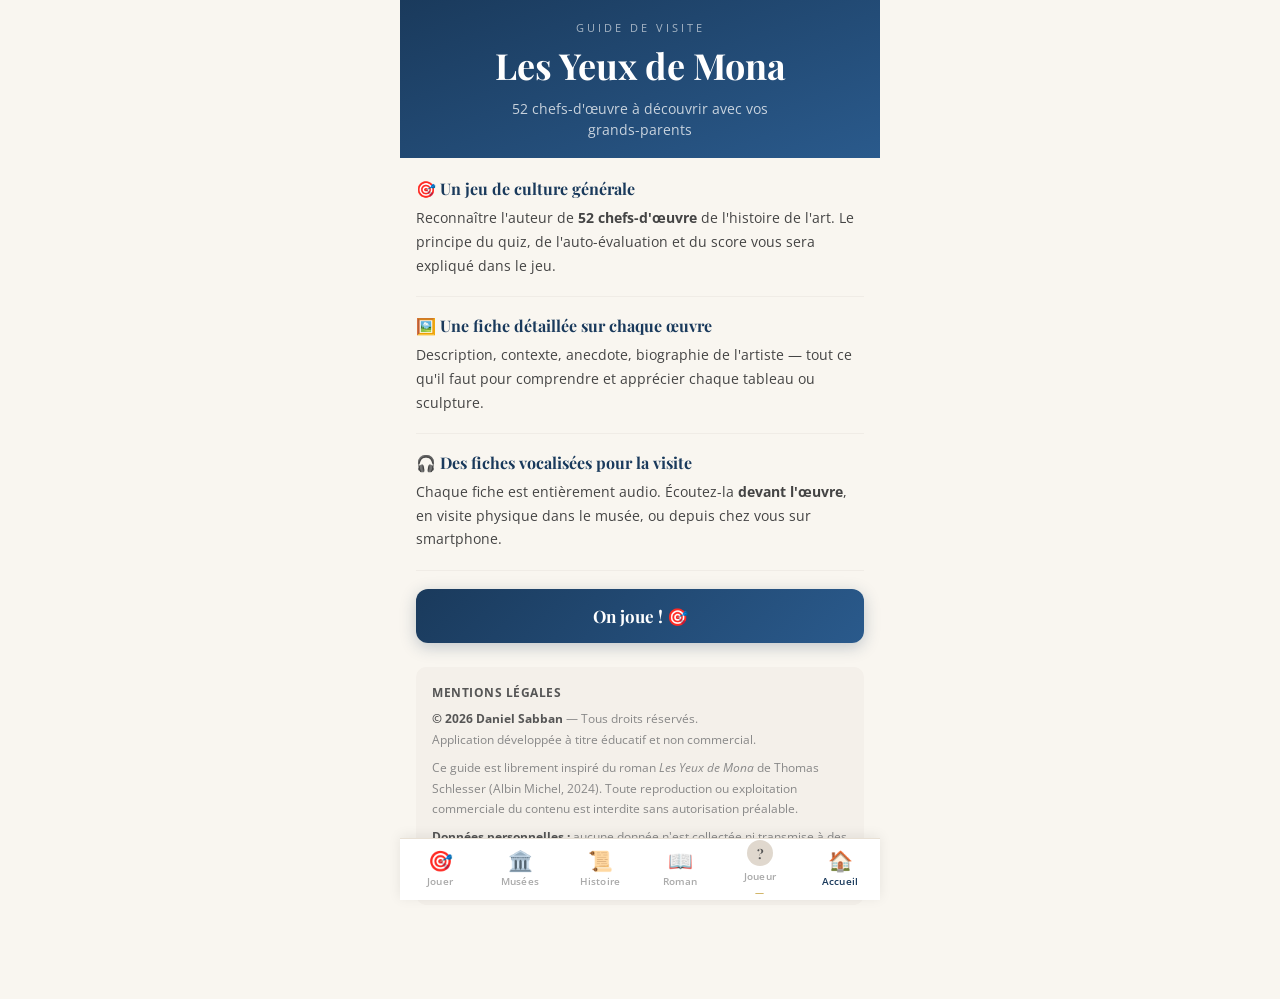
==== index.html @ b1d5eb80 "style: simplification page d'accueil en 3 points clairs" ====
<!DOCTYPE html>
<html lang="fr">
<head>
  <meta charset="UTF-8">
  <meta name="viewport" content="width=device-width, initial-scale=1.0">
  <title>Les Yeux de Mona</title>
  <link rel="stylesheet" href="css/style.css">
  <style>
    .accueil-corps { padding: 20px 16px 16px; }

    .aide-bloc {
      margin-bottom: 18px;
      padding-bottom: 18px;
      border-bottom: 1px solid #f0ece6;
    }
    .aide-bloc:last-of-type { border-bottom: none; }
    .aide-bloc h4 {
      font-family: 'Playfair Display', serif;
      font-size: 16px;
      color: #1a3a5c;
      margin-bottom: 8px;
      display: flex; align-items: center; gap: 8px;
    }
    .aide-bloc p, .aide-bloc li {
      font-size: 13.5px;
      line-height: 1.75;
      color: #444;
    }
    .aide-bloc ul { padding-left: 18px; margin-top: 6px; }
    .aide-bloc li { margin-bottom: 4px; }
    .aide-bloc .highlight {
      background: #f4f0ea;
      border-left: 3px solid #c9a84c;
      padding: 10px 12px;
      border-radius: 0 6px 6px 0;
      font-style: italic;
      margin-top: 10px;
      font-size: 13px;
      color: #555;
    }

    .btn-cta {
      display: block;
      width: 100%;
      padding: 16px;
      background: linear-gradient(135deg, #1a3a5c, #2a5a8c);
      color: white;
      border: none;
      border-radius: 12px;
      font-family: 'Playfair Display', serif;
      font-size: 17px;
      font-weight: 700;
      text-align: center;
      cursor: pointer;
      text-decoration: none;
      margin: 4px 0 24px;
      box-shadow: 0 4px 16px rgba(26,58,92,0.25);
    }

    .legal {
      background: #f4f0ea;
      border-radius: 10px;
      padding: 16px;
      margin-bottom: 8px;
      font-size: 12px;
      color: #888;
      line-height: 1.7;
    }
    .legal h5 {
      font-size: 12px;
      font-weight: 700;
      color: #555;
      margin-bottom: 6px;
      text-transform: uppercase;
      letter-spacing: 0.5px;
    }
    .legal p + p { margin-top: 8px; }
    .legal strong { color: #555; }
  </style>
</head>
<body>

  <header class="app-header">
    <div class="app-subtitle">Guide de visite</div>
    <h1 class="app-title">Les Yeux de Mona</h1>
    <p class="app-tagline">52 chefs-d'œuvre à découvrir avec vos grands-parents</p>
  </header>

  <div class="accueil-corps">

    <div class="aide-bloc">
      <h4>🎯 Un jeu de culture générale</h4>
      <p>Reconnaître l'auteur de <strong>52 chefs-d'œuvre</strong> de l'histoire de l'art. Le principe du quiz, de l'auto-évaluation et du score vous sera expliqué dans le jeu.</p>
    </div>

    <div class="aide-bloc">
      <h4>🖼️ Une fiche détaillée sur chaque œuvre</h4>
      <p>Description, contexte, anecdote, biographie de l'artiste — tout ce qu'il faut pour comprendre et apprécier chaque tableau ou sculpture.</p>
    </div>

    <div class="aide-bloc">
      <h4>🎧 Des fiches vocalisées pour la visite</h4>
      <p>Chaque fiche est entièrement audio. Écoutez-la <strong>devant l'œuvre</strong>, en visite physique dans le musée, ou depuis chez vous sur smartphone.</p>
    </div>

    <a href="quiz.html" class="btn-cta">On joue ! 🎯</a>

    <div class="legal">
      <h5>Mentions légales</h5>
      <p><strong>© 2026 Daniel Sabban</strong> — Tous droits réservés.<br>
      Application développée à titre éducatif et non commercial.</p>
      <p>Ce guide est librement inspiré du roman <em>Les Yeux de Mona</em> de Thomas Schlesser (Albin Michel, 2024). Toute reproduction ou exploitation commerciale du contenu est interdite sans autorisation préalable.</p>
      <p><strong>Données personnelles :</strong> aucune donnée n'est collectée ni transmise à des serveurs externes. Les profils et la progression sont stockés uniquement sur votre appareil.</p>
    </div>

  </div>

  <script src="js/profil.js"></script>
  <script src="js/nav.js"></script>
</body>
</html>
---- css/style.css ----
@import url('https://fonts.googleapis.com/css2?family=Playfair+Display:ital,wght@0,400;0,700;1,400&family=Open+Sans:wght@400;600&display=swap');

/* ===== NAVIGATION BAS ===== */
.bottom-nav {
  position: fixed;
  bottom: 0; left: 50%;
  transform: translateX(-50%);
  width: 100%;
  max-width: 480px;
  background: white;
  border-top: 1px solid #e8e0d4;
  display: flex;
  align-items: center;
  height: 62px;
  z-index: 50;
  box-shadow: 0 -2px 12px rgba(0,0,0,0.08);
}

.nav-item {
  flex: 1;
  display: flex;
  flex-direction: column;
  align-items: center;
  justify-content: center;
  gap: 3px;
  padding: 8px 0;
  color: #aaa;
  text-decoration: none;
  transition: color 0.15s;
}

.nav-item.active { color: #1a3a5c; }

.nav-icon { font-size: 20px; line-height: 1; }

.nav-label {
  font-size: 10px;
  font-weight: 600;
  letter-spacing: 0.2px;
  white-space: nowrap;
}

.nav-carnet { color: #aaa; }
.nav-carnet.active { color: #1a3a5c; }

.nav-avatar {
  width: 26px; height: 26px;
  border-radius: 50%;
  background: #e0d8ce;
  color: #555;
  font-family: 'Playfair Display', serif;
  font-size: 13px;
  font-weight: 700;
  display: flex; align-items: center; justify-content: center;
  transition: background 0.2s, color 0.2s;
}

.nav-carnet.active .nav-avatar {
  background: #1a3a5c;
  color: white;
}

/* ===== RESET & BASE ===== */
* { box-sizing: border-box; margin: 0; padding: 0; }

body {
  font-family: 'Open Sans', sans-serif;
  background: #f9f6f0;
  color: #2c2c2c;
  max-width: 480px;
  margin: 0 auto;
  min-height: 100vh;
}

a { text-decoration: none; color: inherit; }

/* ===== HEADER ===== */
.app-header {
  background: linear-gradient(160deg, #1a3a5c, #2a5a8c);
  color: white;
  padding: 20px 24px 18px;
  text-align: center;
}

.app-subtitle {
  font-size: 11px;
  letter-spacing: 3px;
  text-transform: uppercase;
  opacity: 0.6;
  margin-bottom: 10px;
}

.app-title {
  font-family: 'Playfair Display', serif;
  font-size: 36px;
  font-weight: 700;
  line-height: 1.15;
  margin-bottom: 12px;
}

.app-tagline {
  font-size: 14px;
  opacity: 0.75;
  line-height: 1.5;
  max-width: 280px;
  margin: 0 auto;
}

/* ===== PRÉAMBULE ===== */
.preambule {
  background: #fffbf2;
  border-left: 4px solid #c9a84c;
  margin: 24px 16px;
  padding: 14px 18px;
  border-radius: 0 8px 8px 0;
  font-size: 14px;
  line-height: 1.7;
  color: #444;
}

/* ===== TITRES DE SECTION ===== */
.section-titre {
  font-family: 'Playfair Display', serif;
  font-size: 18px;
  color: #1a3a5c;
  margin: 0 16px 16px;
}

/* ===== CARTES MUSÉES ===== */
.musees {
  padding: 0 0 8px;
}

.musee-card {
  display: flex;
  align-items: center;
  gap: 16px;
  margin: 0 16px 14px;
  background: white;
  border-radius: 12px;
  padding: 16px;
  box-shadow: 0 2px 12px rgba(0,0,0,0.08);
  border-left: 5px solid transparent;
  transition: transform 0.15s, box-shadow 0.15s;
}

.musee-card:active {
  transform: scale(0.98);
  box-shadow: 0 1px 6px rgba(0,0,0,0.10);
}

.musee-card.louvre  { border-left-color: #1a3a5c; }
.musee-card.orsay   { border-left-color: #8b3a3a; }
.musee-card.pompidou { border-left-color: #1a6b3a; }

.musee-visuel {
  width: 52px;
  height: 52px;
  border-radius: 10px;
  display: flex;
  align-items: center;
  justify-content: center;
  flex-shrink: 0;
  font-size: 26px;
}

.louvre  .musee-visuel { background: #e8eef4; }
.orsay   .musee-visuel { background: #f4e8e8; }
.pompidou .musee-visuel { background: #e8f4ec; }

.musee-info { flex: 1; }

.musee-nom {
  font-family: 'Playfair Display', serif;
  font-size: 17px;
  font-weight: 700;
  color: #1a1a1a;
  margin-bottom: 3px;
}

.musee-detail {
  font-size: 12px;
  color: #888;
  margin-bottom: 4px;
}

.musee-exemples {
  font-size: 12px;
  color: #555;
  font-style: italic;
}

.musee-arrow {
  font-size: 22px;
  color: #ccc;
  flex-shrink: 0;
}

/* ===== AUTRES MODES ===== */
.modes {
  padding: 16px 0 8px;
}

.modes-grid {
  display: grid;
  grid-template-columns: 1fr 1fr;
  gap: 12px;
  margin: 0 16px;
}

.mode-card {
  background: white;
  border-radius: 12px;
  padding: 16px 14px;
  box-shadow: 0 2px 10px rgba(0,0,0,0.07);
  display: flex;
  flex-direction: column;
  gap: 6px;
  transition: transform 0.15s;
}

.mode-card:active { transform: scale(0.97); }

.mode-icon { font-size: 26px; }

.mode-label {
  font-family: 'Playfair Display', serif;
  font-size: 15px;
  font-weight: 700;
  color: #1a3a5c;
}

.mode-desc {
  font-size: 12px;
  color: #777;
  line-height: 1.4;
}

/* ===== FOOTER ===== */
.app-footer {
  text-align: center;
  padding: 32px 16px 40px;
  font-size: 12px;
  color: #aaa;
}

.app-footer em { font-style: italic; }


/* ===== PAGE MUSÉE ===== */
.page-header {
  color: white;
  padding: 20px 20px 16px;
  position: relative;
}

.back-btn {
  font-size: 14px;
  opacity: 0.8;
  display: block;
  margin-bottom: 12px;
}

.page-title {
  font-family: 'Playfair Display', serif;
  font-size: 26px;
  font-weight: 700;
}

.page-count {
  font-size: 13px;
  opacity: 0.65;
  margin-top: 4px;
}

.oeuvres-list {
  padding: 16px;
  display: flex;
  flex-direction: column;
  gap: 12px;
}

.oeuvre-card {
  display: flex;
  align-items: center;
  gap: 14px;
  background: white;
  border-radius: 12px;
  overflow: hidden;
  box-shadow: 0 2px 10px rgba(0,0,0,0.08);
  transition: transform 0.15s;
}

.oeuvre-card:active { transform: scale(0.98); }

.oeuvre-img {
  width: 90px;
  height: 90px;
  flex-shrink: 0;
  overflow: hidden;
  background: #e8e0d4;
  display: flex;
  align-items: center;
  justify-content: center;
  font-size: 32px;
}

.oeuvre-img img {
  width: 100%;
  height: 100%;
  object-fit: cover;
}

.oeuvre-info { flex: 1; padding: 12px 0; }

.oeuvre-num {
  font-size: 10px;
  color: #aaa;
  text-transform: uppercase;
  letter-spacing: 1px;
  margin-bottom: 2px;
}

.oeuvre-artiste {
  font-family: 'Playfair Display', serif;
  font-size: 16px;
  font-weight: 700;
  color: #1a1a1a;
}

.oeuvre-titre {
  font-size: 12px;
  color: #555;
  margin-top: 2px;
  line-height: 1.4;
}

.oeuvre-date {
  font-size: 11px;
  color: #aaa;
  margin-top: 4px;
}

.oeuvre-arrow {
  font-size: 22px;
  color: #ddd;
  padding-right: 14px;
}

.empty {
  text-align: center;
  color: #aaa;
  padding: 48px 0;
  font-style: italic;
}


/* ===== PAGE FICHE ===== */
.fiche-header {
  color: white;
  padding: 20px 20px 16px;
}

.fiche-num {
  font-size: 11px;
  letter-spacing: 2px;
  text-transform: uppercase;
  opacity: 0.6;
  margin-bottom: 6px;
}

.fiche-artiste {
  font-family: 'Playfair Display', serif;
  font-size: 30px;
  font-weight: 700;
  line-height: 1.2;
}

.fiche-titre-oeuvre {
  font-family: 'Playfair Display', serif;
  font-style: italic;
  font-size: 15px;
  opacity: 0.82;
  margin-top: 6px;
  line-height: 1.4;
}

.fiche-image {
  width: 100%;
  background: #f4f0ea;
}

.fiche-image img {
  width: 100%;
  max-height: 480px;
  object-fit: contain;
  display: block;
}

.audio-player {
  display: flex;
  align-items: center;
  gap: 12px;
  background: #1a3a5c;
  padding: 12px 16px;
}

.audio-btn {
  display: flex;
  align-items: center;
  gap: 8px;
  background: rgba(255,255,255,0.15);
  border: 1.5px solid rgba(255,255,255,0.35);
  border-radius: 24px;
  color: white;
  font-size: 13px;
  font-weight: 600;
  padding: 8px 18px;
  cursor: pointer;
  transition: background 0.2s;
  white-space: nowrap;
}
.audio-btn:hover { background: rgba(255,255,255,0.25); }
.audio-btn.playing { background: #c9a84c; border-color: #c9a84c; }

.audio-seek {
  flex: 1;
  position: relative;
  height: 20px;
  display: flex;
  align-items: center;
  cursor: pointer;
}
.audio-seek-bar {
  position: absolute;
  left: 0; right: 0;
  height: 3px;
  background: rgba(255,255,255,0.2);
  border-radius: 2px;
}
.audio-seek-bar::before {
  content: '';
  position: absolute;
  left: 0; top: 0; bottom: 0;
  width: var(--progress, 0%);
  background: #c9a84c;
  border-radius: 2px;
  transition: width 0.5s linear;
}
.audio-seek-handle {
  position: absolute;
  width: 12px; height: 12px;
  background: #c9a84c;
  border-radius: 50%;
  left: var(--progress, 0%);
  transform: translateX(-50%);
  transition: left 0.5s linear;
  display: none;
}
.audio-seek:hover .audio-seek-handle { display: block; }
.audio-time {
  font-size: 10px;
  color: rgba(255,255,255,0.7);
  white-space: nowrap;
  min-width: 32px;
  text-align: right;
}

.frise-band {
  border-left: 5px solid #c9a84c;
  background: #fffbf2;
  padding: 12px 16px;
}

.frise-label {
  font-size: 10px;
  font-weight: 600;
  text-transform: uppercase;
  letter-spacing: 1.5px;
  color: #c9a84c;
  margin-bottom: 3px;
}

.frise-titre {
  font-family: 'Playfair Display', serif;
  font-size: 15px;
  font-weight: 700;
  color: #1a3a5c;
}

.frise-desc {
  font-size: 12px;
  color: #777;
  margin-top: 3px;
  font-style: italic;
}

.fiche-body { padding: 16px; }

/* Identité */
.identite-bloc {
  background: #f4f0ea;
  border-radius: 10px;
  padding: 16px;
  margin-bottom: 20px;
}

.id-grid {
  display: grid;
  grid-template-columns: 1fr 1fr;
  gap: 10px;
  margin-bottom: 14px;
}

.id-item label {
  font-size: 10px;
  font-weight: 600;
  text-transform: uppercase;
  letter-spacing: 0.5px;
  color: #1a3a5c;
  display: block;
  margin-bottom: 2px;
}

.id-item span { font-size: 13px; color: #444; }

.id-desc {
  font-size: 13px;
  line-height: 1.7;
  color: #555;
  border-top: 1px solid #d9d3c8;
  padding-top: 12px;
}

/* Section générique */
.fiche-section { margin-bottom: 20px; }

.fiche-section h2, .grandparent-bloc h2, .anecdote-bloc h2 {
  font-family: 'Playfair Display', serif;
  font-size: 17px;
  color: #1a3a5c;
  margin-bottom: 10px;
}

.section-content p { font-size: 14px; line-height: 1.75; color: #333; }
.section-content p + p { margin-top: 10px; }

/* Leçon de Dadé */
.lecon-bloc {
  background: linear-gradient(135deg, #1a3a5c, #2a5a8c);
  color: white;
  border-radius: 10px;
  padding: 20px;
  text-align: center;
  margin-bottom: 20px;
}

.lecon-label {
  font-size: 10px;
  letter-spacing: 2px;
  text-transform: uppercase;
  color: #c9a84c;
  margin-bottom: 8px;
}

.lecon-titre {
  font-family: 'Playfair Display', serif;
  font-size: 20px;
  font-weight: 700;
  color: white;
  margin-bottom: 10px;
}

.lecon-bloc p { font-size: 14px; line-height: 1.7; color: white; font-style: italic; }

/* Grand-parent */
.grandparent-bloc {
  background: #f4f0ea;
  border-radius: 10px;
  padding: 16px;
  margin-bottom: 20px;
}

.grandparent-bloc h2 { color: #5a3e28; }

.gp-methode {
  font-size: 12px;
  font-weight: 600;
  color: #5a3e28;
  margin-bottom: 6px;
}

.gp-texte { font-size: 13px; color: #555; line-height: 1.6; margin-bottom: 12px; }

.grandparent-bloc ol {
  padding-left: 18px;
  margin-bottom: 12px;
}

.grandparent-bloc li { font-size: 13.5px; color: #444; line-height: 1.8; }

.gp-conseil {
  font-size: 12.5px;
  color: #666;
  font-style: italic;
  border-top: 1px solid #d9d3c8;
  padding-top: 10px;
}

/* Mot mystère */
.mot-mystere-bloc {
  background: #1a3a5c;
  color: white;
  border-radius: 10px;
  padding: 16px;
  margin-bottom: 20px;
}

.mm-label {
  font-size: 10px;
  letter-spacing: 2px;
  text-transform: uppercase;
  color: #c9a84c;
  margin-bottom: 6px;
}

.mm-mot {
  font-family: 'Playfair Display', serif;
  font-size: 22px;
  font-style: italic;
  color: white;
  margin-bottom: 10px;
}

.mot-mystere-bloc p { font-size: 13.5px; line-height: 1.7; color: white; }

/* Anecdote */
.anecdote-bloc {
  background: #fff8e6;
  border: 1px solid #f0d88a;
  border-radius: 10px;
  padding: 16px;
  margin-bottom: 20px;
}

.anecdote-bloc h2 { color: #b8860b; }
.anecdote-bloc p { font-size: 14px; line-height: 1.7; color: #444; }

/* Barre actions fiche */
.fiche-actions {
  display: flex;
  gap: 10px;
  padding: 0 16px 20px;
}
.btn-favori, .btn-vue {
  flex: 1;
  padding: 13px;
  border: 2px solid #e0d8ce;
  border-radius: 10px;
  background: white;
  font-family: 'Open Sans', sans-serif;
  font-size: 14px;
  font-weight: 600;
  cursor: pointer;
  transition: all 0.2s;
  color: #555;
}
.btn-favori.actif {
  background: #fff0f0;
  border-color: #e05555;
  color: #e05555;
}
.btn-vue.actif {
  background: #f0fff4;
  border-color: #2a8c4a;
  color: #2a8c4a;
}

/* Footer fiche */
.fiche-footer {
  text-align: center;
  padding: 20px 16px 40px;
  font-size: 11px;
  color: #bbb;
  border-top: 1px solid #eee;
}
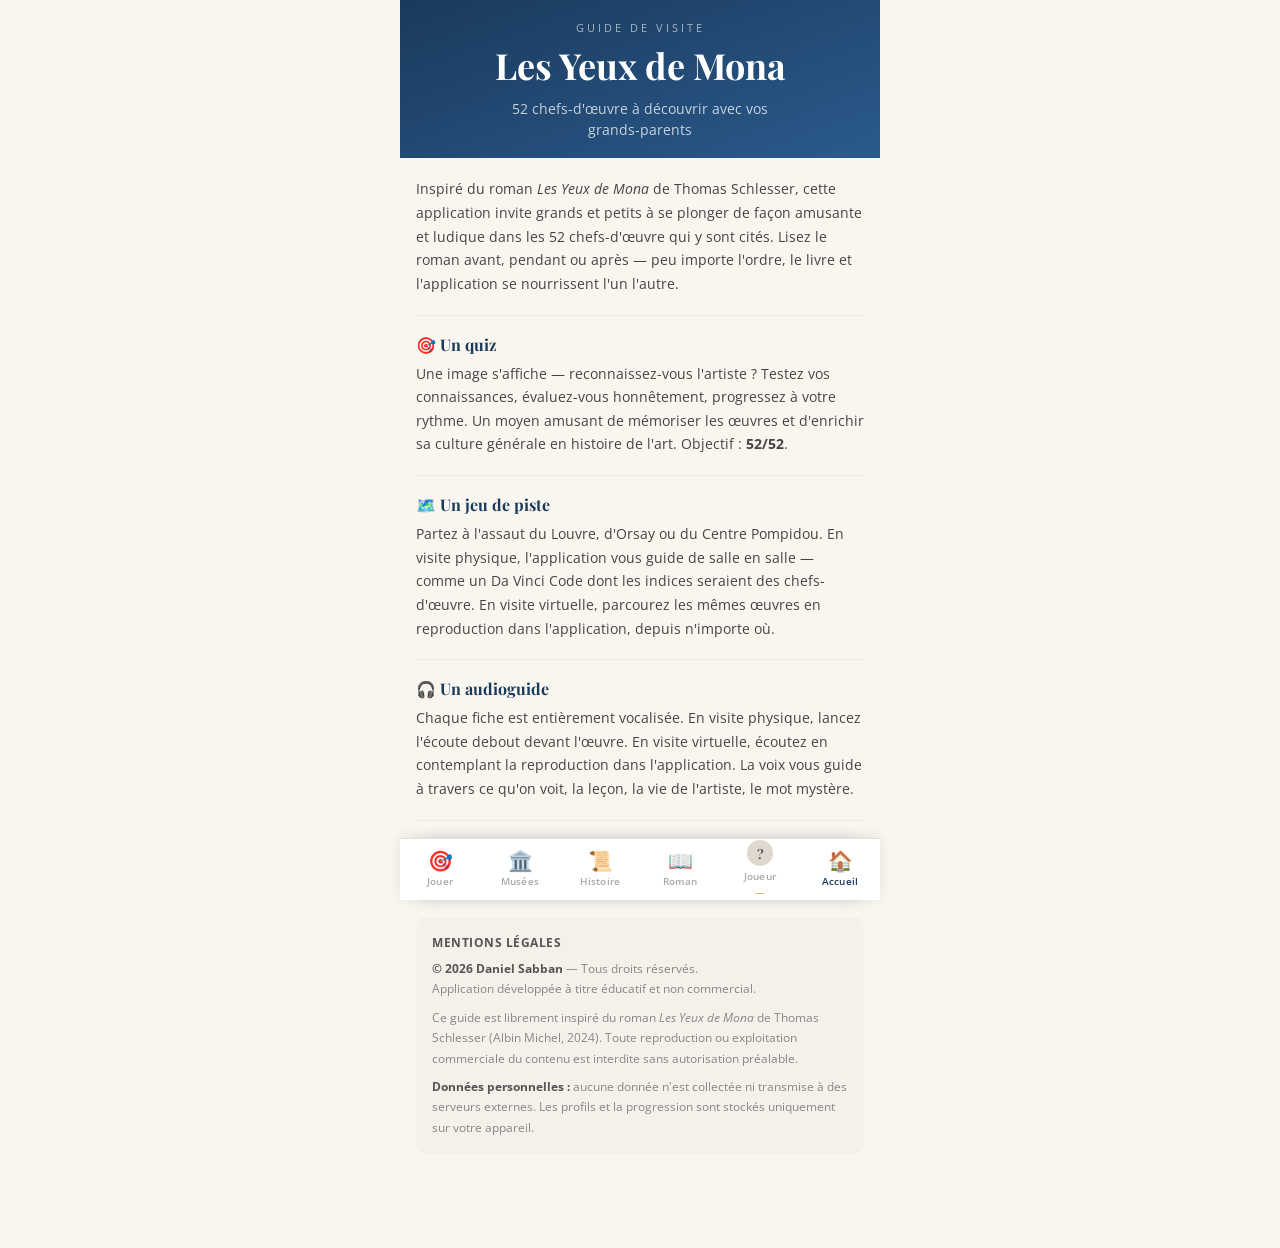
==== commit b0466ef2: "style: refonte page d'accueil avec intro + 3 sections quiz/jeu de piste/audioguide" ====
--- a/index.html
+++ b/index.html
@@ -89,21 +89,25 @@
   <div class="accueil-corps">
 
     <div class="aide-bloc">
-      <h4>🎯 Un jeu de culture générale</h4>
-      <p>Reconnaître l'auteur de <strong>52 chefs-d'œuvre</strong> de l'histoire de l'art. Le principe du quiz, de l'auto-évaluation et du score vous sera expliqué dans le jeu.</p>
+      <p>Inspiré du roman <em>Les Yeux de Mona</em> de Thomas Schlesser, cette application invite grands et petits à se plonger de façon amusante et ludique dans les 52 chefs-d'œuvre qui y sont cités. Lisez le roman avant, pendant ou après — peu importe l'ordre, le livre et l'application se nourrissent l'un l'autre.</p>
     </div>
 
     <div class="aide-bloc">
-      <h4>🖼️ Une fiche détaillée sur chaque œuvre</h4>
-      <p>Description, contexte, anecdote, biographie de l'artiste — tout ce qu'il faut pour comprendre et apprécier chaque tableau ou sculpture.</p>
+      <h4>🎯 Un quiz</h4>
+      <p>Une image s'affiche — reconnaissez-vous l'artiste ? Testez vos connaissances, évaluez-vous honnêtement, progressez à votre rythme. Un moyen amusant de mémoriser les œuvres et d'enrichir sa culture générale en histoire de l'art. Objectif : <strong>52/52</strong>.</p>
     </div>
 
     <div class="aide-bloc">
-      <h4>🎧 Des fiches vocalisées pour la visite</h4>
-      <p>Chaque fiche est entièrement audio. Écoutez-la <strong>devant l'œuvre</strong>, en visite physique dans le musée, ou depuis chez vous sur smartphone.</p>
+      <h4>🗺️ Un jeu de piste</h4>
+      <p>Partez à l'assaut du Louvre, d'Orsay ou du Centre Pompidou. En visite physique, l'application vous guide de salle en salle — comme un Da Vinci Code dont les indices seraient des chefs-d'œuvre. En visite virtuelle, parcourez les mêmes œuvres en reproduction dans l'application, depuis n'importe où.</p>
     </div>
 
-    <a href="quiz.html" class="btn-cta">On joue ! 🎯</a>
+    <div class="aide-bloc">
+      <h4>🎧 Un audioguide</h4>
+      <p>Chaque fiche est entièrement vocalisée. En visite physique, lancez l'écoute debout devant l'œuvre. En visite virtuelle, écoutez en contemplant la reproduction dans l'application. La voix vous guide à travers ce qu'on voit, la leçon, la vie de l'artiste, le mot mystère.</p>
+    </div>
+
+    <a href="quiz.html" class="btn-cta">Commencer l'aventure →</a>
 
     <div class="legal">
       <h5>Mentions légales</h5>
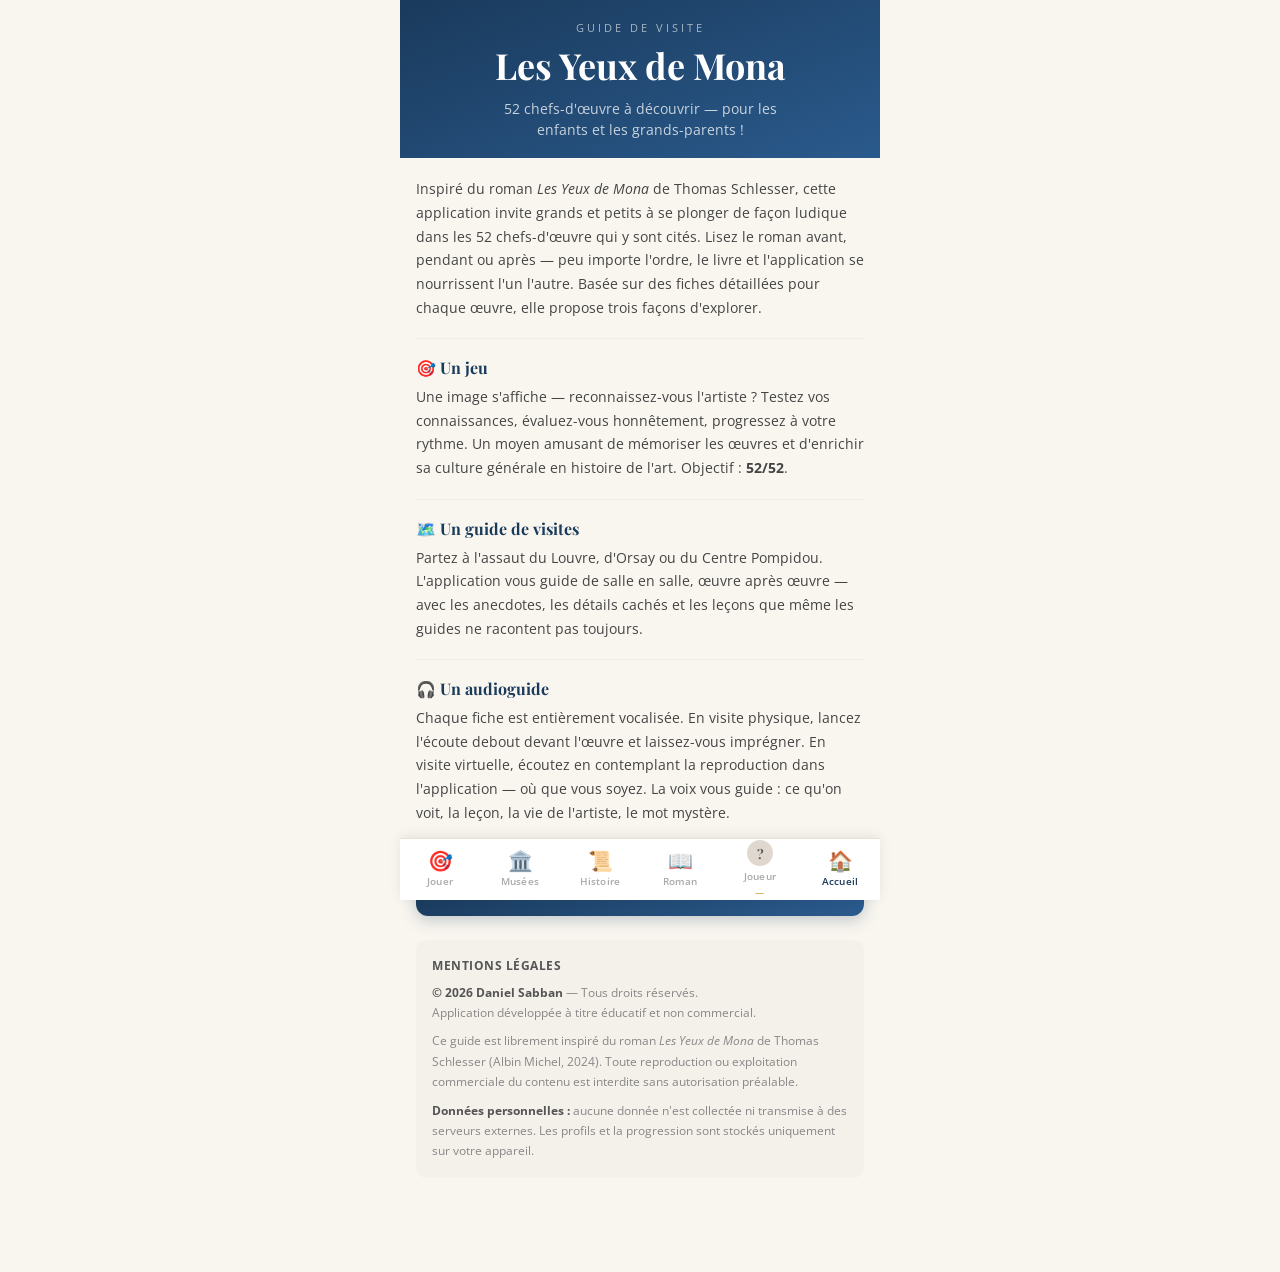
==== commit 8f565ee7: "style: page d'accueil finale + tagline enfants/grands-parents" ====
--- a/index.html
+++ b/index.html
@@ -83,28 +83,28 @@
   <header class="app-header">
     <div class="app-subtitle">Guide de visite</div>
     <h1 class="app-title">Les Yeux de Mona</h1>
-    <p class="app-tagline">52 chefs-d'œuvre à découvrir avec vos grands-parents</p>
+    <p class="app-tagline">52 chefs-d'œuvre à découvrir — pour les enfants et les grands-parents !</p>
   </header>
 
   <div class="accueil-corps">
 
     <div class="aide-bloc">
-      <p>Inspiré du roman <em>Les Yeux de Mona</em> de Thomas Schlesser, cette application invite grands et petits à se plonger de façon amusante et ludique dans les 52 chefs-d'œuvre qui y sont cités. Lisez le roman avant, pendant ou après — peu importe l'ordre, le livre et l'application se nourrissent l'un l'autre.</p>
+      <p>Inspiré du roman <em>Les Yeux de Mona</em> de Thomas Schlesser, cette application invite grands et petits à se plonger de façon ludique dans les 52 chefs-d'œuvre qui y sont cités. Lisez le roman avant, pendant ou après — peu importe l'ordre, le livre et l'application se nourrissent l'un l'autre. Basée sur des fiches détaillées pour chaque œuvre, elle propose trois façons d'explorer.</p>
     </div>
 
     <div class="aide-bloc">
-      <h4>🎯 Un quiz</h4>
+      <h4>🎯 Un jeu</h4>
       <p>Une image s'affiche — reconnaissez-vous l'artiste ? Testez vos connaissances, évaluez-vous honnêtement, progressez à votre rythme. Un moyen amusant de mémoriser les œuvres et d'enrichir sa culture générale en histoire de l'art. Objectif : <strong>52/52</strong>.</p>
     </div>
 
     <div class="aide-bloc">
-      <h4>🗺️ Un jeu de piste</h4>
-      <p>Partez à l'assaut du Louvre, d'Orsay ou du Centre Pompidou. En visite physique, l'application vous guide de salle en salle — comme un Da Vinci Code dont les indices seraient des chefs-d'œuvre. En visite virtuelle, parcourez les mêmes œuvres en reproduction dans l'application, depuis n'importe où.</p>
+      <h4>🗺️ Un guide de visites</h4>
+      <p>Partez à l'assaut du Louvre, d'Orsay ou du Centre Pompidou. L'application vous guide de salle en salle, œuvre après œuvre — avec les anecdotes, les détails cachés et les leçons que même les guides ne racontent pas toujours.</p>
     </div>
 
     <div class="aide-bloc">
       <h4>🎧 Un audioguide</h4>
-      <p>Chaque fiche est entièrement vocalisée. En visite physique, lancez l'écoute debout devant l'œuvre. En visite virtuelle, écoutez en contemplant la reproduction dans l'application. La voix vous guide à travers ce qu'on voit, la leçon, la vie de l'artiste, le mot mystère.</p>
+      <p>Chaque fiche est entièrement vocalisée. En visite physique, lancez l'écoute debout devant l'œuvre et laissez-vous imprégner. En visite virtuelle, écoutez en contemplant la reproduction dans l'application — où que vous soyez. La voix vous guide : ce qu'on voit, la leçon, la vie de l'artiste, le mot mystère.</p>
     </div>
 
     <a href="quiz.html" class="btn-cta">Commencer l'aventure →</a>
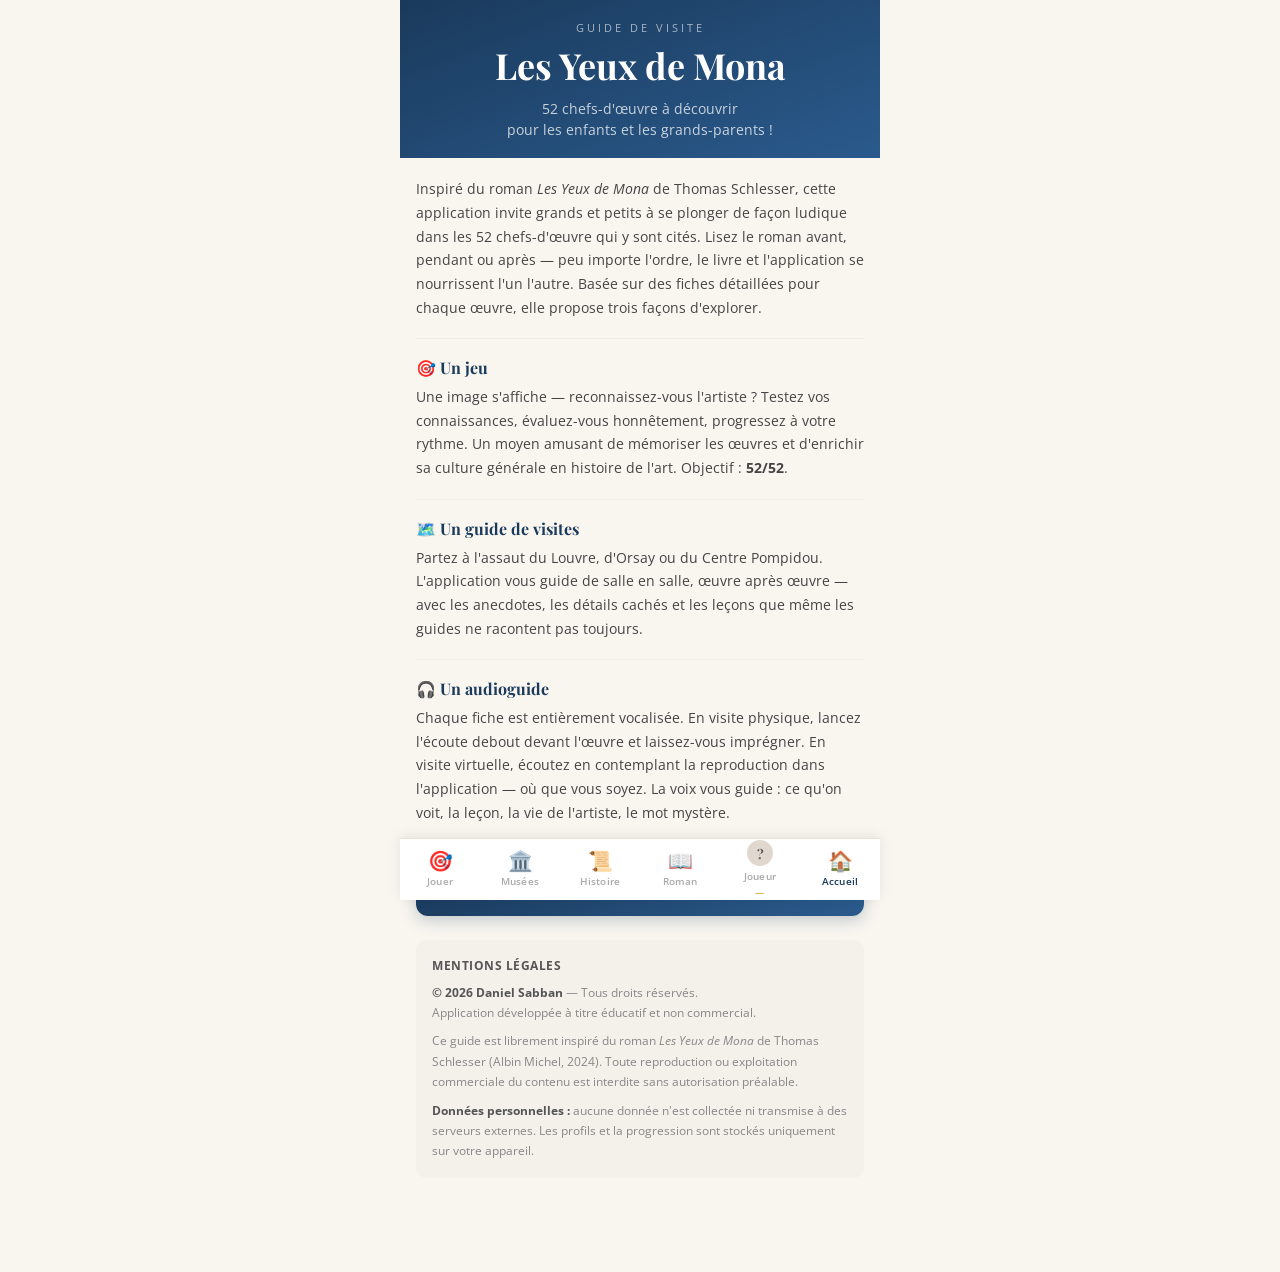
==== commit 4a61de9b: "style: tagline sur deux lignes" ====
--- a/index.html
+++ b/index.html
@@ -83,7 +83,7 @@
   <header class="app-header">
     <div class="app-subtitle">Guide de visite</div>
     <h1 class="app-title">Les Yeux de Mona</h1>
-    <p class="app-tagline">52 chefs-d'œuvre à découvrir — pour les enfants et les grands-parents !</p>
+    <p class="app-tagline">52 chefs-d'œuvre à découvrir<br>pour les enfants et les grands-parents !</p>
   </header>
 
   <div class="accueil-corps">
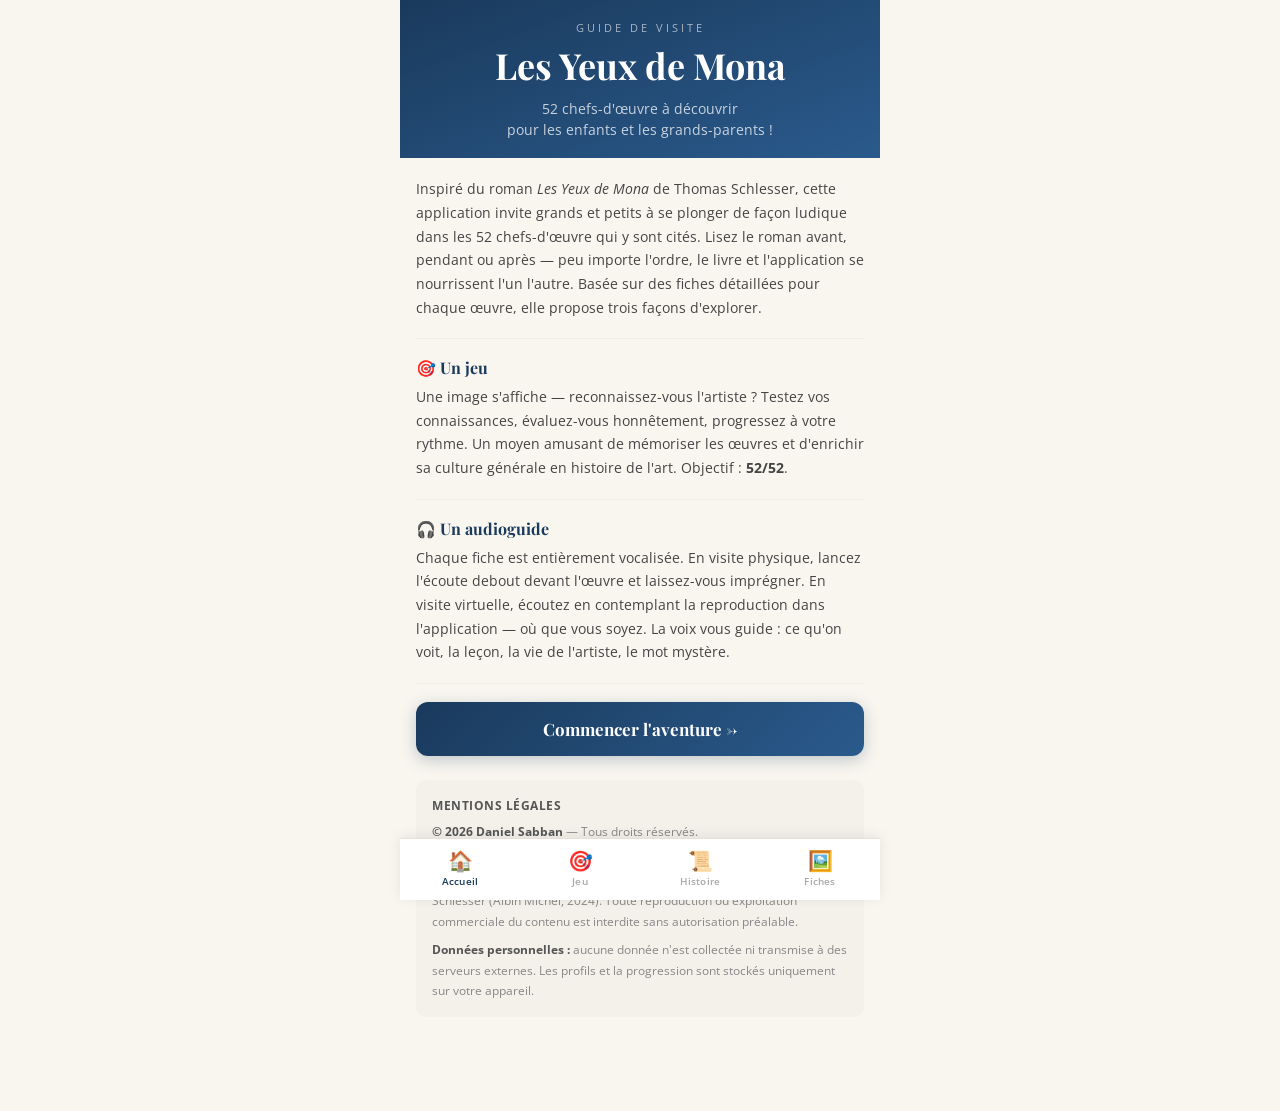
==== commit be78bd47: "style: menu simplifie Accueil/Jeu/Histoire/Fiches + suppression guide de visites" ====
--- a/index.html
+++ b/index.html
@@ -98,11 +98,6 @@
     </div>
 
     <div class="aide-bloc">
-      <h4>🗺️ Un guide de visites</h4>
-      <p>Partez à l'assaut du Louvre, d'Orsay ou du Centre Pompidou. L'application vous guide de salle en salle, œuvre après œuvre — avec les anecdotes, les détails cachés et les leçons que même les guides ne racontent pas toujours.</p>
-    </div>
-
-    <div class="aide-bloc">
       <h4>🎧 Un audioguide</h4>
       <p>Chaque fiche est entièrement vocalisée. En visite physique, lancez l'écoute debout devant l'œuvre et laissez-vous imprégner. En visite virtuelle, écoutez en contemplant la reproduction dans l'application — où que vous soyez. La voix vous guide : ce qu'on voit, la leçon, la vie de l'artiste, le mot mystère.</p>
     </div>
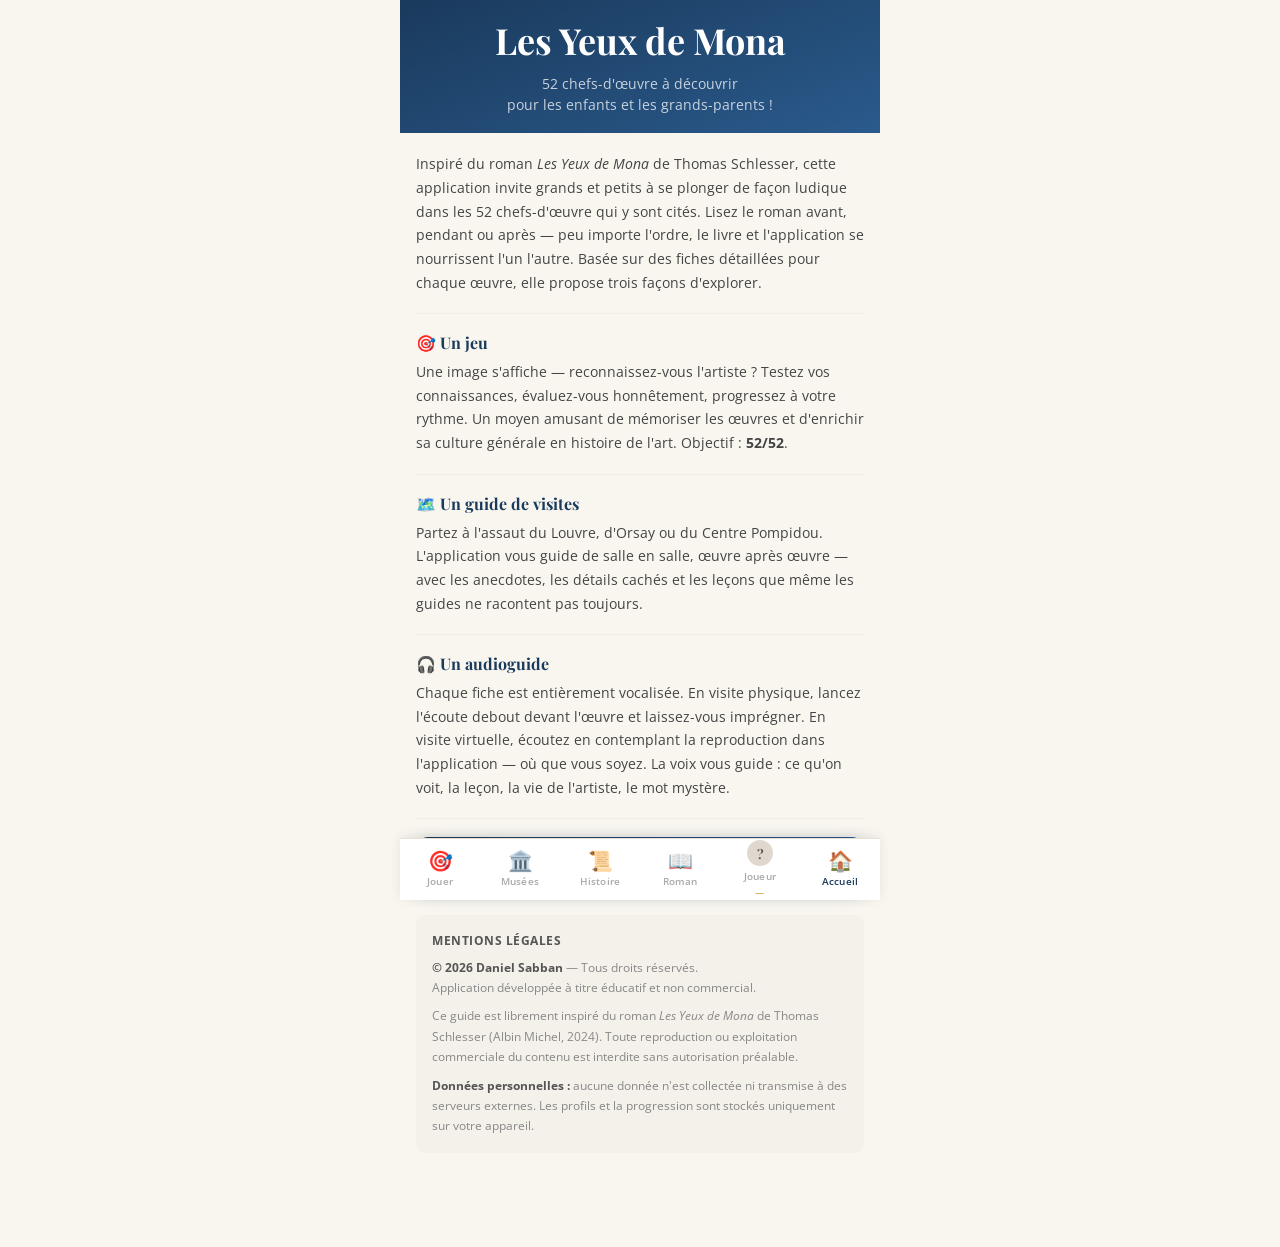
==== commit 442bae01: "style: suppression sous-titre header + retour nav originale + section guide remise" ====
--- a/index.html
+++ b/index.html
@@ -81,7 +81,6 @@
 <body>
 
   <header class="app-header">
-    <div class="app-subtitle">Guide de visite</div>
     <h1 class="app-title">Les Yeux de Mona</h1>
     <p class="app-tagline">52 chefs-d'œuvre à découvrir<br>pour les enfants et les grands-parents !</p>
   </header>
@@ -95,6 +94,11 @@
     <div class="aide-bloc">
       <h4>🎯 Un jeu</h4>
       <p>Une image s'affiche — reconnaissez-vous l'artiste ? Testez vos connaissances, évaluez-vous honnêtement, progressez à votre rythme. Un moyen amusant de mémoriser les œuvres et d'enrichir sa culture générale en histoire de l'art. Objectif : <strong>52/52</strong>.</p>
+    </div>
+
+    <div class="aide-bloc">
+      <h4>🗺️ Un guide de visites</h4>
+      <p>Partez à l'assaut du Louvre, d'Orsay ou du Centre Pompidou. L'application vous guide de salle en salle, œuvre après œuvre — avec les anecdotes, les détails cachés et les leçons que même les guides ne racontent pas toujours.</p>
     </div>
 
     <div class="aide-bloc">
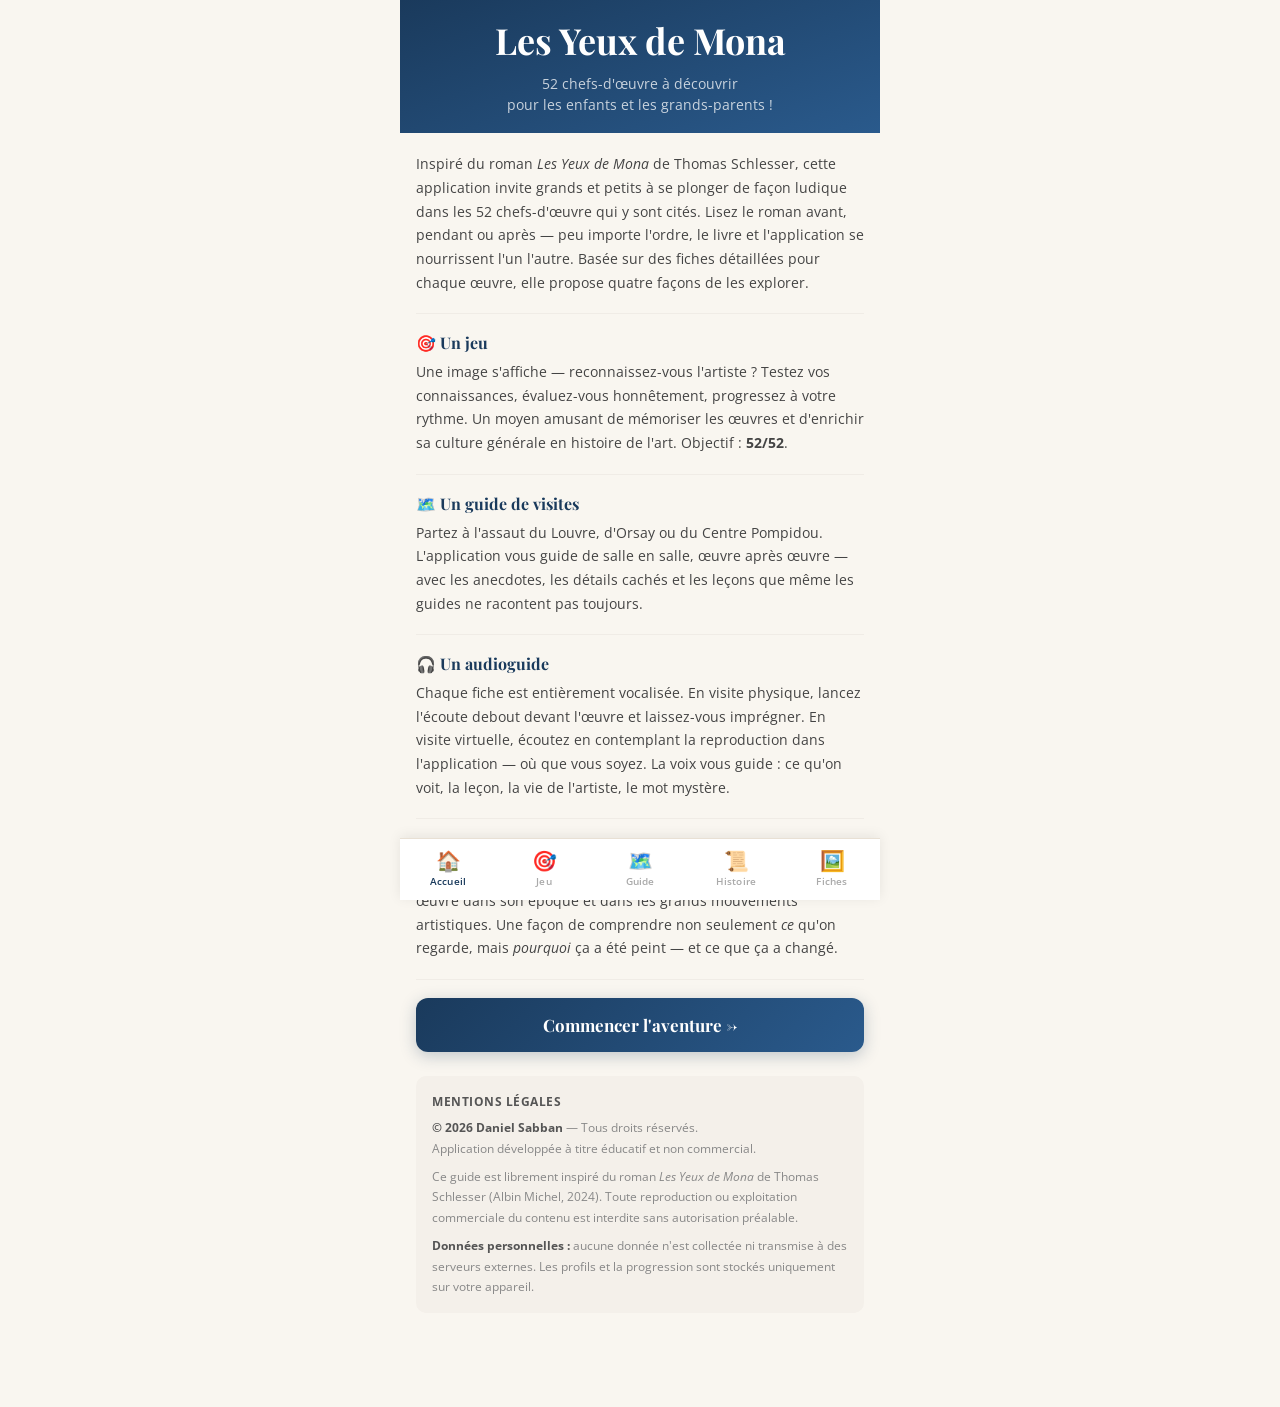
==== commit 1d638edd: "feat: ajout section frise histoire de l'art + 4 façons de les explorer" ====
--- a/index.html
+++ b/index.html
@@ -88,7 +88,7 @@
   <div class="accueil-corps">
 
     <div class="aide-bloc">
-      <p>Inspiré du roman <em>Les Yeux de Mona</em> de Thomas Schlesser, cette application invite grands et petits à se plonger de façon ludique dans les 52 chefs-d'œuvre qui y sont cités. Lisez le roman avant, pendant ou après — peu importe l'ordre, le livre et l'application se nourrissent l'un l'autre. Basée sur des fiches détaillées pour chaque œuvre, elle propose trois façons d'explorer.</p>
+      <p>Inspiré du roman <em>Les Yeux de Mona</em> de Thomas Schlesser, cette application invite grands et petits à se plonger de façon ludique dans les 52 chefs-d'œuvre qui y sont cités. Lisez le roman avant, pendant ou après — peu importe l'ordre, le livre et l'application se nourrissent l'un l'autre. Basée sur des fiches détaillées pour chaque œuvre, elle propose quatre façons de les explorer.</p>
     </div>
 
     <div class="aide-bloc">
@@ -104,6 +104,11 @@
     <div class="aide-bloc">
       <h4>🎧 Un audioguide</h4>
       <p>Chaque fiche est entièrement vocalisée. En visite physique, lancez l'écoute debout devant l'œuvre et laissez-vous imprégner. En visite virtuelle, écoutez en contemplant la reproduction dans l'application — où que vous soyez. La voix vous guide : ce qu'on voit, la leçon, la vie de l'artiste, le mot mystère.</p>
+    </div>
+
+    <div class="aide-bloc">
+      <h4>📜 Une frise de l'histoire de l'art</h4>
+      <p>De la Renaissance italienne à l'art contemporain, replacez chaque œuvre dans son époque et dans les grands mouvements artistiques. Une façon de comprendre non seulement <em>ce</em> qu'on regarde, mais <em>pourquoi</em> ça a été peint — et ce que ça a changé.</p>
     </div>
 
     <a href="quiz.html" class="btn-cta">Commencer l'aventure →</a>
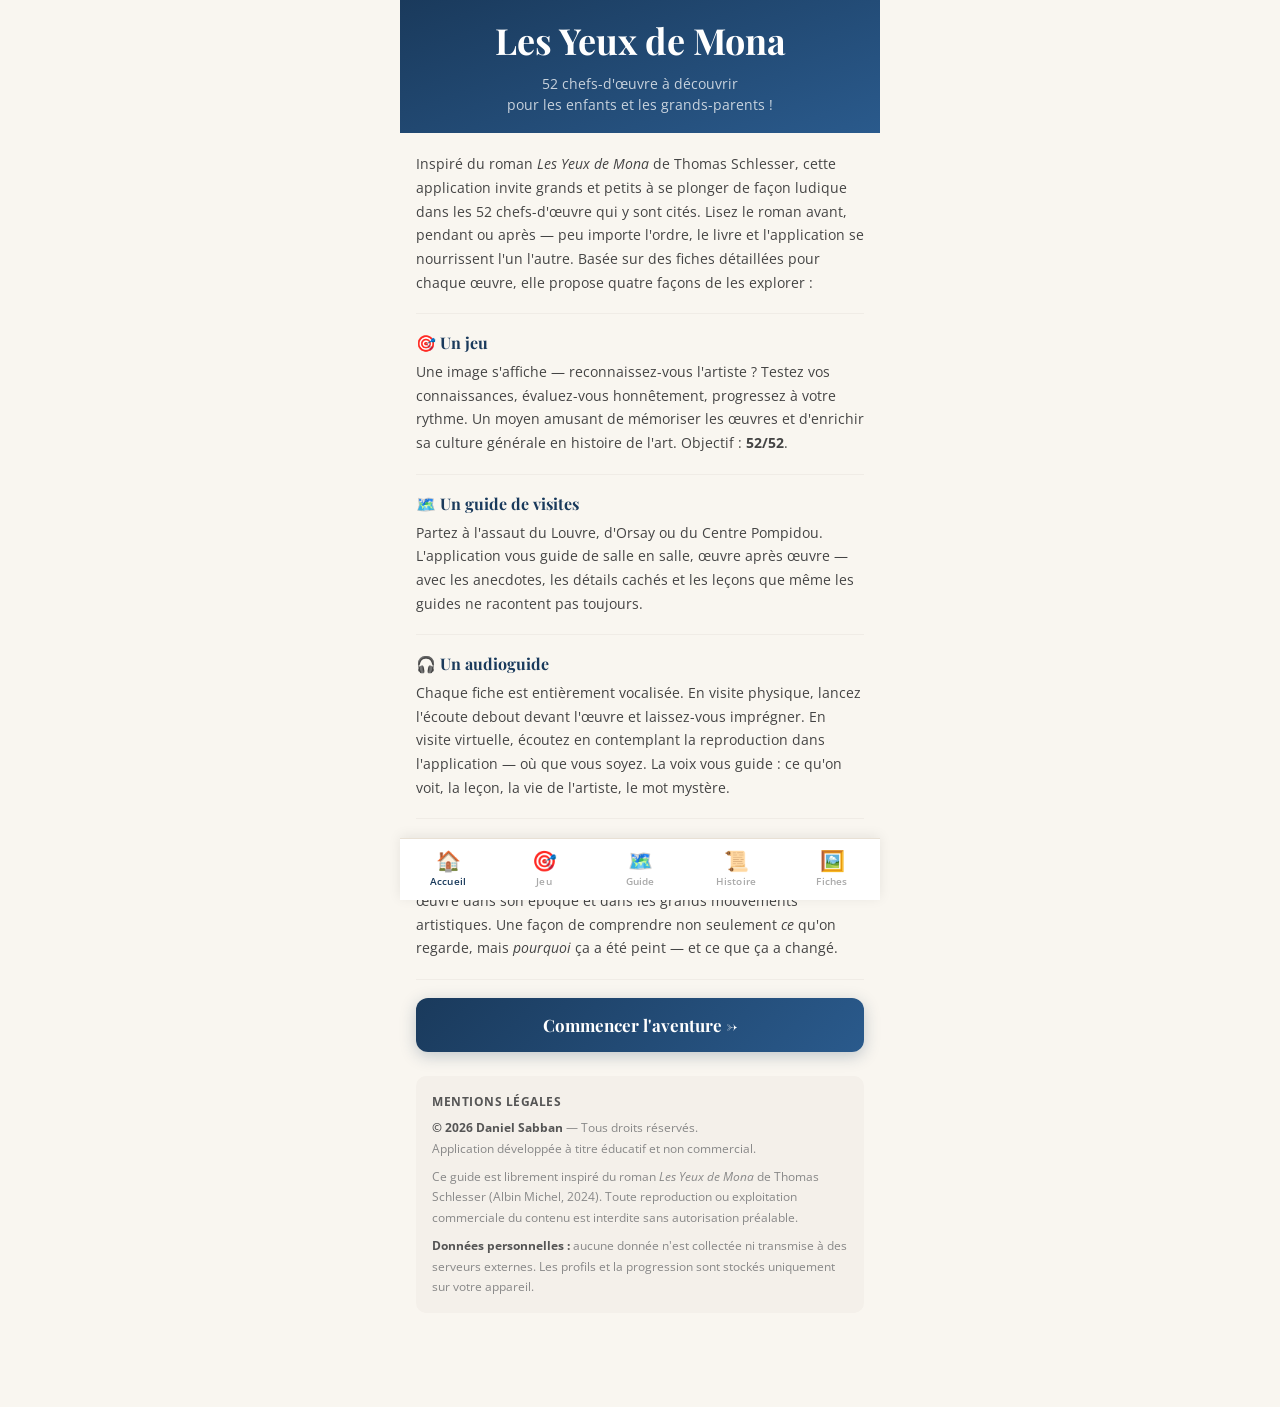
==== commit fcd5d855: "style: explorer: avec deux-points" ====
--- a/index.html
+++ b/index.html
@@ -88,7 +88,7 @@
   <div class="accueil-corps">
 
     <div class="aide-bloc">
-      <p>Inspiré du roman <em>Les Yeux de Mona</em> de Thomas Schlesser, cette application invite grands et petits à se plonger de façon ludique dans les 52 chefs-d'œuvre qui y sont cités. Lisez le roman avant, pendant ou après — peu importe l'ordre, le livre et l'application se nourrissent l'un l'autre. Basée sur des fiches détaillées pour chaque œuvre, elle propose quatre façons de les explorer.</p>
+      <p>Inspiré du roman <em>Les Yeux de Mona</em> de Thomas Schlesser, cette application invite grands et petits à se plonger de façon ludique dans les 52 chefs-d'œuvre qui y sont cités. Lisez le roman avant, pendant ou après — peu importe l'ordre, le livre et l'application se nourrissent l'un l'autre. Basée sur des fiches détaillées pour chaque œuvre, elle propose quatre façons de les explorer :</p>
     </div>
 
     <div class="aide-bloc">
